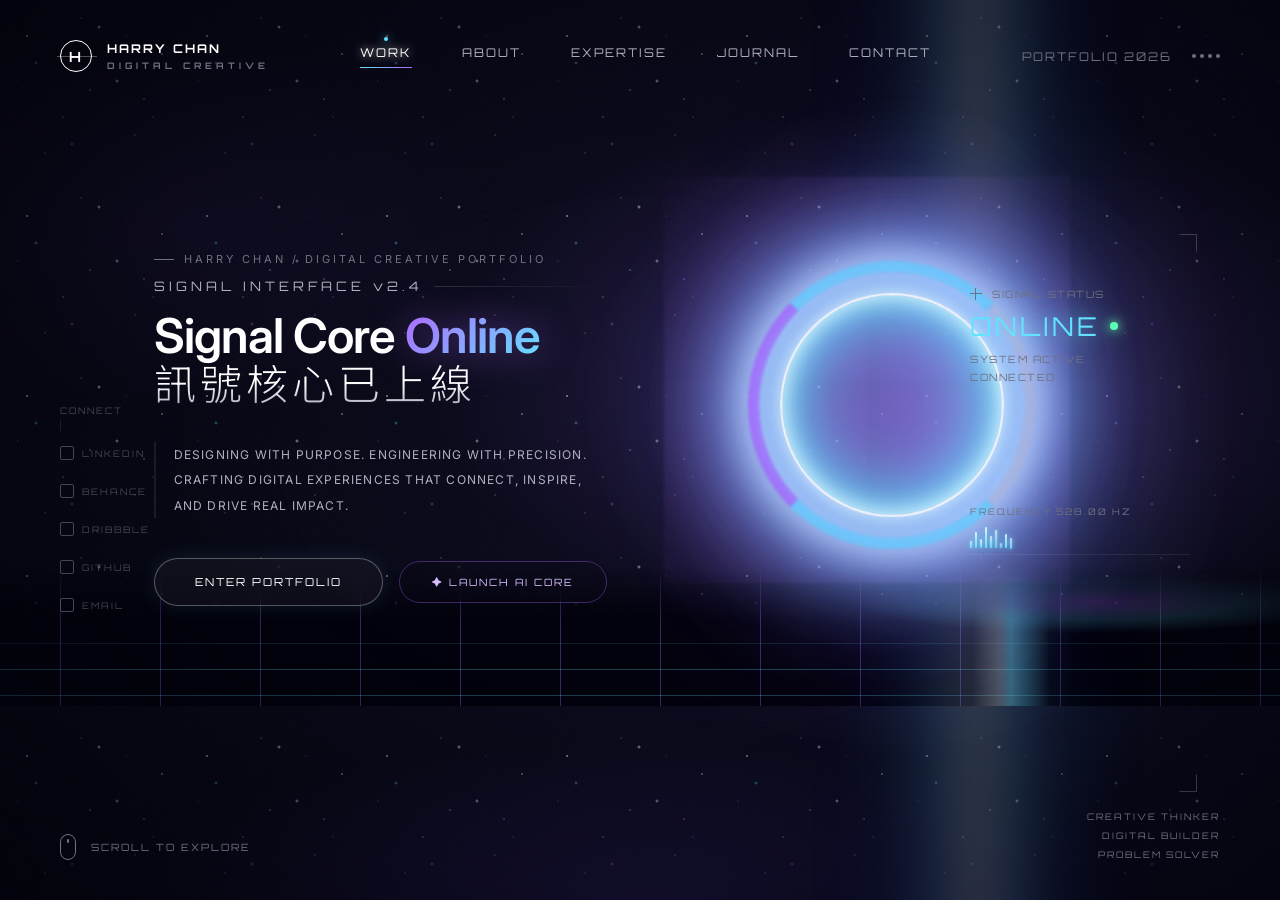
==== VS-002/index.html @ 2fbabf06 "VS-002-ver01" ====
<!DOCTYPE html>
<html lang="zh-TW">
<head>
  <meta charset="UTF-8">
  <meta name="viewport" content="width=device-width, initial-scale=1.0">
  <meta name="description" content="Harry Chan 數位創意作品集 — Signal Core Online 訊號核心已上線">
  <title>Harry Chan | Digital Creative Portfolio</title>
  <link rel="preconnect" href="https://fonts.googleapis.com">
  <link rel="preconnect" href="https://fonts.gstatic.com" crossorigin>
  <link href="https://fonts.googleapis.com/css2?family=Orbitron:wght@400;500;700;900&family=Noto+Sans+TC:wght@300;500;700&family=Inter:wght@300;400;500;600&display=swap" rel="stylesheet">
  <style>
    /* ==========================================
       1. 基礎重設與設計變數
       ========================================== */
    * { margin: 0; padding: 0; box-sizing: border-box; }

    :root {
      --bg-deep: #03030c;
      --bg-mid: #0a0a1e;
      --text-main: #ffffff;
      --text-muted: #b0b0c0;
      --text-dim: #707080;
      --neon-cyan: #63e2ff;
      --neon-purple: #b066ff;
      --neon-blue: #3b5bdb;
      --neon-warm: #ff7b7b;
      --neon-green: #5effb1;
      --ring-size: 360px;
      --font-tech: 'Orbitron', sans-serif;
      --font-sans: 'Inter', 'Noto Sans TC', sans-serif;
    }

    body {
      background-color: var(--bg-deep);
      color: var(--text-main);
      font-family: var(--font-sans);
      overflow: hidden;
      height: 100vh; width: 100vw;
      cursor: crosshair;
    }

    /* 無障礙：關閉動畫 */
    @media (prefers-reduced-motion: reduce) {
      *, *::before, *::after {
        animation-duration: 0.01ms !important;
        animation-iteration-count: 1 !important;
        transition-duration: 0.01ms !important;
      }
    }

    /* ==========================================
       2. 背景系統 — 多層深度、粒子、微光暈、雜訊紋理
       ========================================== */
    .bg-container {
      position: fixed; inset: 0; z-index: -1;
      background:
        /* 右側主光區 — 圓環發光區 */
        radial-gradient(ellipse 70% 55% at 72% 42%, rgba(120, 90, 200, 0.3) 0%, transparent 55%),
        /* 右側強調光 — 光束區 */
        radial-gradient(ellipse 30% 80% at 78% 50%, rgba(99, 226, 255, 0.12) 0%, transparent 60%),
        /* 底部環境光 */
        radial-gradient(ellipse 80% 35% at 50% 100%, rgba(60, 40, 140, 0.25) 0%, transparent 50%),
        /* 左上微光 — 平衡構圖 */
        radial-gradient(ellipse 40% 35% at 15% 25%, rgba(80, 60, 160, 0.1) 0%, transparent 60%),
        /* 底色 */
        radial-gradient(circle at 70% 45%, #121028 0%, #08081a 35%, var(--bg-deep) 100%);
      overflow: hidden;
    }

    /* 雜訊紋理疊層 — 模擬底片顆粒感 */
    .bg-container::before {
      content: '';
      position: absolute; inset: 0; z-index: 0;
      background-image: url("data:image/svg+xml,%3Csvg viewBox='0 0 256 256' xmlns='http://www.w3.org/2000/svg'%3E%3Cfilter id='n'%3E%3CfeTurbulence type='fractalNoise' baseFrequency='0.85' numOctaves='4' stitchTiles='stitch'/%3E%3C/filter%3E%3Crect width='100%25' height='100%25' filter='url(%23n)'/%3E%3C/svg%3E");
      background-size: 200px 200px;
      opacity: 0.04;
      pointer-events: none;
    }

    /* 四角暗角暈影 */
    .bg-container::after {
      content: '';
      position: absolute; inset: 0; z-index: 0;
      background: radial-gradient(ellipse 70% 70% at 50% 50%, transparent 40%, rgba(2,2,12,0.6) 100%);
      pointer-events: none;
    }

    /* 浮動粒子層 — 雙層獨立動畫 */
    .particles {
      position: absolute; inset: 0; z-index: 0;
      background-image:
        /* 亮白星點 */
        radial-gradient(1.5px 1.5px at 15% 20%, rgba(255,255,255,0.7), transparent),
        radial-gradient(1px 1px at 35% 65%, rgba(255,255,255,0.5), transparent),
        radial-gradient(2px 2px at 55% 15%, rgba(255,255,255,0.6), transparent),
        radial-gradient(1px 1px at 75% 75%, rgba(255,255,255,0.4), transparent),
        radial-gradient(1.5px 1.5px at 90% 30%, rgba(255,255,255,0.5), transparent),
        radial-gradient(1px 1px at 25% 85%, rgba(255,255,255,0.35), transparent),
        radial-gradient(2px 2px at 65% 45%, rgba(255,255,255,0.55), transparent),
        radial-gradient(1px 1px at 45% 10%, rgba(255,255,255,0.4), transparent),
        /* 紫光微粒 */
        radial-gradient(1.5px 1.5px at 80% 55%, rgba(176,102,255,0.6), transparent),
        radial-gradient(1px 1px at 10% 45%, rgba(176,102,255,0.4), transparent),
        radial-gradient(2px 2px at 40% 80%, rgba(176,102,255,0.45), transparent),
        radial-gradient(1px 1px at 70% 20%, rgba(176,102,255,0.35), transparent),
        /* 青光微粒 */
        radial-gradient(1.5px 1.5px at 50% 50%, rgba(99,226,255,0.5), transparent),
        radial-gradient(1px 1px at 85% 65%, rgba(99,226,255,0.4), transparent),
        radial-gradient(2px 2px at 20% 35%, rgba(99,226,255,0.45), transparent);
      background-size: 180px 180px;
      animation: particlesFloat 18s ease-in-out infinite;
    }

    @keyframes particlesFloat {
      0%, 100% { opacity: 0.5; transform: translate(0, 0); }
      20% { opacity: 0.85; transform: translate(-3px, -8px); }
      40% { opacity: 0.4; transform: translate(4px, -4px); }
      60% { opacity: 0.75; transform: translate(-2px, -12px); }
      80% { opacity: 0.55; transform: translate(3px, -6px); }
    }

    /* ==========================================
       3. 地板系統 — 透視網格、掃描線、光池倒影
       ========================================== */
    .cyber-floor {
      position: absolute;
      bottom: -20%; left: -50%; width: 200%; height: 60vh;
      background-color: #02020c;
      background-image:
        linear-gradient(rgba(99, 226, 255, 0.35) 1px, transparent 1px),
        linear-gradient(90deg, rgba(176, 102, 255, 0.35) 1px, transparent 1px);
      background-size: 100px 100px;
      transform: rotateX(75deg) translateY(100px);
      transform-origin: top;
      mask-image: linear-gradient(to bottom, transparent 0%, black 40%, black 100%);
      -webkit-mask-image: linear-gradient(to bottom, transparent 0%, black 40%, black 100%);
      animation: floorMove 10s linear infinite;
      z-index: 0;
    }

    /* 地板掃描線 */
    .cyber-floor::after {
      content: '';
      position: absolute; left: 0; width: 100%; height: 3px;
      background: linear-gradient(90deg, transparent, rgba(99,226,255,0.7), rgba(176,102,255,0.5), transparent);
      box-shadow: 0 0 20px rgba(99,226,255,0.6), 0 0 40px rgba(176,102,255,0.3);
      animation: scanSweep 6s linear infinite;
      z-index: 2;
    }

    @keyframes scanSweep {
      0% { top: -5%; opacity: 0; }
      5% { opacity: 1; }
      95% { opacity: 1; }
      100% { top: 100%; opacity: 0; }
    }

    @keyframes floorMove {
      0% { background-position: 0 0; }
      100% { background-position: 0 100px; }
    }

    /* 地板鏡面反射 + 光環正下方光池 */
    .floor-reflection {
      position: absolute; inset: 0;
      background-image:
        radial-gradient(ellipse 350px 180px at 68% 25%, rgba(176,102,255,0.5) 0%, rgba(99,226,255,0.25) 40%, transparent 70%),
        linear-gradient(to right, transparent 63%, rgba(255,255,255,0.35) 64%, rgba(99,226,255,0.6) 64.5%, transparent 66%);
      mix-blend-mode: screen;
      opacity: 0.75;
      animation: reflectionPulse 4s ease-in-out infinite alternate;
    }

    @keyframes reflectionPulse {
      0% { opacity: 0.55; transform: scale(0.97); }
      100% { opacity: 0.85; transform: scale(1.03); }
    }

    /* ==========================================
       4. 垂直光束
       ========================================== */
    .light-beam {
      position: absolute;
      right: 22.5%; top: -15%; width: 30px; height: 130%;
      background: rgba(255,255,255,0.35);
      box-shadow:
        0 0 40px rgba(255,255,255,0.3),
        0 0 80px var(--neon-cyan),
        0 0 140px var(--neon-blue);
      filter: blur(20px);
      opacity: 0.45;
      z-index: 1;
    }

    /* ==========================================
       5. 霓虹圓環系統 — 環境光暈 + 雙層環 + 軌道動畫
       ========================================== */
    .ring-wrapper {
      position: absolute;
      right: 20%; top: 45%;
      transform: translateY(-50%);
      width: 520px; height: 520px;
      z-index: 2;
      display: flex; justify-content: center; align-items: center;
      transition: transform 0.15s ease-out;
    }

    /* 超大環境光暈 (環後方) */
    .ring-ambient-glow {
      position: absolute;
      width: 600px; height: 600px; border-radius: 50%;
      background: radial-gradient(circle,
        rgba(176,102,255,0.55) 0%,
        rgba(99,226,255,0.4) 30%,
        rgba(59,91,219,0.2) 55%,
        transparent 75%);
      filter: blur(50px);
      z-index: -1;
      animation: ambientBreathe 5s ease-in-out infinite alternate;
    }

    @keyframes ambientBreathe {
      0% { opacity: 0.7; transform: scale(0.95); }
      100% { opacity: 1; transform: scale(1.1); }
    }

    /* 主環 */
    .neon-ring {
      position: absolute;
      width: var(--ring-size); height: var(--ring-size);
      border-radius: 50%;
      border: 14px solid rgba(255,255,255,0.6);
      border-top-color: rgba(99,226,255,0.95);
      border-left-color: rgba(176,102,255,0.95);
      border-bottom-color: rgba(99,226,255,0.95);
      box-shadow:
        0 0 50px rgba(255,255,255,0.8),
        inset 0 0 50px rgba(255,255,255,0.8),
        0 0 120px var(--neon-cyan),
        inset 0 0 120px var(--neon-cyan),
        0 0 240px var(--neon-purple),
        inset 0 0 240px var(--neon-purple);
      filter: blur(2px);
      animation: spinRing 8s cubic-bezier(0.68, -0.55, 0.27, 1.55) infinite;
    }

    /* 內層細環 */
    .neon-ring-inner {
      position: absolute;
      width: 280px; height: 280px; border-radius: 50%;
      border: 3px solid rgba(255,255,255,0.85);
      box-shadow:
        0 0 30px rgba(255,255,255,0.9),
        inset 0 0 30px rgba(255,255,255,0.9),
        0 0 80px var(--neon-cyan),
        inset 0 0 80px var(--neon-cyan),
         0 0 160px var(--neon-purple);
      filter: blur(0.7px);
      animation:
        spinRing 12s cubic-bezier(0.68, -0.55, 0.27, 1.55) infinite reverse,
        pulseIntensity 2.5s ease-in-out infinite alternate;
    }

    @keyframes spinRing {
      0% { transform: rotate(0deg); }
      50% { transform: rotate(200deg); }
      100% { transform: rotate(360deg); }
    }

    @keyframes pulseIntensity {
      0% { opacity: 0.8; transform: scale(0.97) rotate(var(--r, 0deg)); }
      100% { opacity: 1; transform: scale(1.05) rotate(var(--r, 0deg)); }
    }

    /* ==========================================
       6. 頂部導覽列
       ========================================== */
    .navbar {
      position: absolute; top: 0; left: 0; width: 100%;
      padding: 40px 60px;
      display: flex; justify-content: space-between; align-items: center;
      z-index: 10;
      font-family: var(--font-tech);
      font-size: 12px; letter-spacing: 2px;
    }

    .logo {
      font-weight: 700; display: flex; align-items: center; gap: 15px;
    }

    .logo-icon {
      border: 1px solid var(--text-main); border-radius: 50%;
      width: 32px; height: 32px;
      display: flex; align-items: center; justify-content: center;
      font-size: 14px; position: relative;
    }

    .logo-icon::before {
      content: '';
      position: absolute; left: -4px; top: 50%;
      width: 40px; height: 1px; background: rgba(255,255,255,0.3);
    }

    .logo-text { display: flex; flex-direction: column; gap: 4px; }
    .logo-sub { color: var(--text-dim); font-size: 9px; letter-spacing: 4px; }

    .menu { display: flex; gap: 50px; }

    .menu a {
      color: var(--text-muted); text-decoration: none;
      transition: color 0.3s, text-shadow 0.3s;
      position: relative; padding-bottom: 8px;
    }

    /* 導航底線掃入動畫 */
    .menu a::after {
      content: '';
      position: absolute; bottom: 0; left: 0; width: 100%; height: 1px;
      background: linear-gradient(90deg, var(--neon-cyan), var(--neon-purple));
      transform: scaleX(0); transform-origin: left;
      transition: transform 0.35s cubic-bezier(0.4, 0, 0.2, 1);
    }

    .menu a:hover, .menu a.active { color: var(--text-main); text-shadow: 0 0 10px rgba(255,255,255,0.8); }
    .menu a:hover::after, .menu a.active::after { transform: scaleX(1); }

    /* 當前頁面光點 */
    .menu a.active::before {
      content: '';
      position: absolute; top: -8px; left: 50%; transform: translateX(-50%);
      width: 4px; height: 4px; background: var(--neon-cyan);
      border-radius: 50%; box-shadow: 0 0 10px var(--neon-cyan);
    }

    .nav-right { display: flex; align-items: center; gap: 20px; }
    .nav-right > span { color: var(--text-dim); }

    .menu-dots { display: flex; gap: 4px; cursor: pointer; background: none; border: none; }
    .menu-dots span {
      display: block; width: 4px; height: 4px;
      background: var(--text-dim); border-radius: 50%;
    }

    /* ==========================================
       7. 左側社群連結
       ========================================== */
    .sidebar-left {
      position: absolute; left: 60px; top: 45%;
      z-index: 10;
      font-family: var(--font-tech);
      font-size: 9px; letter-spacing: 2px;
      opacity: 0.6;
      transition: opacity 0.3s;
    }
    .sidebar-left:hover { opacity: 1; }

    .connect-title {
      color: var(--text-dim); margin-bottom: 30px; position: relative;
    }
    .connect-title::after {
      content: '';
      position: absolute; left: 0; bottom: -15px;
      width: 1px; height: 12px; background: rgba(255,255,255,0.15);
    }

    .social-links { display: flex; flex-direction: column; gap: 24px; }
    .social-links a {
      color: var(--text-dim); text-decoration: none;
      transition: all 0.3s ease;
      display: flex; align-items: center; gap: 8px;
    }
    .social-links a::before {
      content: '';
      display: inline-block; width: 12px; height: 12px;
      border: 1px solid var(--text-dim); border-radius: 2px;
      transition: border-color 0.3s, background 0.3s;
    }
    .social-links a:hover {
      color: var(--neon-cyan);
      transform: translateX(6px);
      text-shadow: 0 0 8px rgba(99,226,255,0.4);
    }
    .social-links a:hover::before {
      border-color: var(--neon-cyan); background: rgba(99,226,255,0.2);
    }

    /* ==========================================
       8. 中央核心內容
       ========================================== */
    .main-content {
      position: absolute; left: 16%; top: 28%;
      max-width: 620px; z-index: 5;
    }

    .category-tag {
      font-size: 11px; color: var(--text-dim);
      letter-spacing: 3px; margin-bottom: 12px;
      display: flex; align-items: center; gap: 10px;
      font-family: var(--font-sans);
    }
    .category-tag::before {
      content: '';
      width: 20px; height: 1px; background: var(--text-dim);
    }

    /* 新增英文副標 — 視覺階梯 */
    .hero-sub-eng {
      font-family: var(--font-tech);
      font-size: 13px; font-weight: 400;
      letter-spacing: 4px;
      color: var(--text-muted);
      margin-bottom: 16px;
      display: flex; align-items: center; gap: 12px;
    }
    .hero-sub-eng::after {
      content: '';
      flex: 1; height: 1px;
      background: linear-gradient(90deg, rgba(255,255,255,0.15), transparent);
    }

    .main-title {
      font-size: 62px; font-weight: 600; line-height: 1.08;
      letter-spacing: -1px; margin-bottom: 4px;
    }

    .main-title .highlight {
      background: linear-gradient(135deg, var(--neon-purple) 0%, var(--neon-cyan) 50%, var(--neon-purple) 100%);
      background-size: 200% 200%;
      -webkit-background-clip: text;
      -webkit-text-fill-color: transparent;
      background-clip: text;
      filter: drop-shadow(0 0 18px rgba(176,102,255,0.5));
      animation: gradientShift 6s ease-in-out infinite;
    }

    @keyframes gradientShift {
      0%, 100% { background-position: 0% 50%; }
      50% { background-position: 100% 50%; }
    }

    .ch-title {
      display: block;
      font-size: 58px; font-weight: 300; letter-spacing: 8px;
      margin-bottom: 35px;
      background: linear-gradient(to bottom, #ffffff 45%, var(--text-muted));
      -webkit-background-clip: text;
      -webkit-text-fill-color: transparent;
      background-clip: text;
    }

    .description {
      color: var(--text-muted);
      font-size: 12px; line-height: 2.1; letter-spacing: 1.2px;
      margin-bottom: 40px; padding-left: 18px;
      border-left: 2px solid rgba(255,255,255,0.08);
      max-width: 480px;
    }

    /* ==========================================
       9. 按鈕系統 — 主次階層
       ========================================== */
    .action-group {
      display: flex; gap: 16px; align-items: center; margin-top: 10px;
    }

    /* 主要按鈕 */
    .cta-btn {
      display: inline-flex; align-items: center;
      font-family: var(--font-tech); font-size: 11px; letter-spacing: 2px;
      color: var(--text-main); text-decoration: none;
      padding: 16px 40px; border-radius: 50px;
      border: 1px solid rgba(255,255,255,0.3);
      background: rgba(255,255,255,0.04);
      backdrop-filter: blur(10px);
      position: relative; overflow: hidden;
      transition: all 0.4s cubic-bezier(0.175, 0.885, 0.32, 1.275);
      box-shadow: 0 0 20px rgba(99,226,255,0.1);
    }

    .cta-btn::before {
      content: '';
      position: absolute; top: 0; left: -100%;
      width: 60%; height: 100%;
      background: linear-gradient(90deg, transparent, rgba(255,255,255,0.15), transparent);
      transform: skewX(-20deg); transition: 0.6s;
    }

    .cta-btn:hover {
      border-color: var(--neon-cyan);
      box-shadow: 0 0 30px rgba(99,226,255,0.5), inset 0 0 20px rgba(99,226,255,0.2);
      text-shadow: 0 0 8px var(--neon-cyan);
      transform: translateY(-3px);
    }
    .cta-btn:hover::before { left: 150%; }

    /* 次要按鈕 (AI) */
    .cta-btn.secondary {
      background: transparent;
      border-color: rgba(176,102,255,0.35);
      color: #d8c0ff;
      padding: 14px 32px; font-size: 10px;
      box-shadow: none;
      animation: aiBtnBreathe 3s ease-in-out infinite;
    }

    .cta-btn.secondary::before {
      background: linear-gradient(90deg, transparent, rgba(176,102,255,0.12), transparent);
    }

    .cta-btn.secondary:hover {
      border-color: var(--neon-purple);
      box-shadow:
        0 0 25px rgba(176,102,255,0.4),
        0 0 50px rgba(176,102,255,0.15),
        inset 0 0 20px rgba(176,102,255,0.15);
      text-shadow: 0 0 8px var(--neon-purple);
      animation: none;
    }

    /* AI 按鈕漣漪 */
    .cta-btn.secondary::after {
      content: '';
      position: absolute; inset: -4px; border-radius: 50px;
      border: 1px solid rgba(176,102,255,0.2);
      opacity: 0;
      transition: all 0.5s;
    }
    .cta-btn.secondary:hover::after {
      inset: -12px; opacity: 1; border-color: rgba(176,102,255,0.1);
    }

    @keyframes aiBtnBreathe {
      0%, 100% { border-color: rgba(176,102,255,0.35); }
      50% { border-color: rgba(176,102,255,0.55); }
    }

    /* ==========================================
       10. 右側狀態面板
       ========================================== */
    .status-panel {
      position: absolute; right: 7%; top: 32%;
      width: 220px; z-index: 10;
      font-family: var(--font-tech);
    }

    .status-header {
      font-size: 10px; color: var(--text-dim);
      letter-spacing: 1.5px;
      display: flex; align-items: center; gap: 10px;
    }

    .crosshair {
      position: relative; width: 12px; height: 12px;
    }
    .crosshair::before, .crosshair::after {
      content: ''; position: absolute; background: var(--text-dim);
    }
    .crosshair::before { top: 5px; left: 0; width: 12px; height: 1px; }
    .crosshair::after { left: 5px; top: 0; width: 1px; height: 12px; }

    .status-title {
      font-size: 26px; letter-spacing: 3px;
      color: var(--neon-cyan); margin-top: 10px;
      text-shadow: 0 0 20px rgba(99,226,255,0.7);
      display: flex; align-items: center; gap: 10px;
    }

    /* ONLINE 呼吸燈 */
    .status-title::after {
      content: '';
      display: inline-block;
      width: 8px; height: 8px;
      background: var(--neon-green);
      border-radius: 50%;
      box-shadow: 0 0 10px var(--neon-green), 0 0 20px var(--neon-green);
      animation: dotBreathe 2s ease-in-out infinite;
    }

    @keyframes dotBreathe {
      0%, 100% { opacity: 1; box-shadow: 0 0 10px var(--neon-green), 0 0 20px var(--neon-green); }
      50% { opacity: 0.3; box-shadow: 0 0 4px var(--neon-green), 0 0 8px var(--neon-green); }
    }

    .status-sub {
      font-size: 10px; color: var(--text-dim);
      line-height: 1.8; letter-spacing: 1.5px; margin-top: 8px;
    }

    /* 音頻波形 */
    .waveform-container { margin-top: 120px; }
    .wave-text {
      font-size: 9px; color: var(--text-dim);
      letter-spacing: 2px; margin-bottom: 10px;
    }

    .waveform {
      display: flex; align-items: flex-end; gap: 3px;
      height: 28px;
      border-bottom: 1px solid rgba(255,255,255,0.08);
      padding-bottom: 6px;
    }

    .bar {
      width: 2px; border-radius: 1px;
      background: linear-gradient(to top, var(--neon-cyan), rgba(255,255,255,0.8));
      box-shadow: 0 0 6px var(--neon-cyan);
      will-change: transform;
    }

    /* 不規則波形 — 各條獨立 timing */
    .bar:nth-child(1) { height: 35%; animation: waveBar1 0.8s cubic-bezier(0.4,0,0.2,1) infinite alternate; }
    .bar:nth-child(2) { height: 75%; animation: waveBar2 0.55s cubic-bezier(0.4,0,0.2,1) infinite alternate; }
    .bar:nth-child(3) { height: 45%; animation: waveBar3 0.9s cubic-bezier(0.4,0,0.2,1) infinite alternate; }
    .bar:nth-child(4) { height: 100%; animation: waveBar4 0.65s cubic-bezier(0.4,0,0.2,1) infinite alternate; }
    .bar:nth-child(5) { height: 55%; animation: waveBar5 0.7s cubic-bezier(0.4,0,0.2,1) infinite alternate; }
    .bar:nth-child(6) { height: 85%; animation: waveBar6 0.5s cubic-bezier(0.4,0,0.2,1) infinite alternate; }
    .bar:nth-child(7) { height: 25%; animation: waveBar7 0.75s cubic-bezier(0.4,0,0.2,1) infinite alternate; }
    .bar:nth-child(8) { height: 65%; animation: waveBar8 0.6s cubic-bezier(0.4,0,0.2,1) infinite alternate; }
    .bar:nth-child(9) { height: 50%; animation: waveBar9 0.85s cubic-bezier(0.4,0,0.2,1) infinite alternate; }

    @keyframes waveBar1 { 0% { transform: scaleY(0.3); } 100% { transform: scaleY(1.2); } }
    @keyframes waveBar2 { 0% { transform: scaleY(0.6); } 100% { transform: scaleY(0.9); } }
    @keyframes waveBar3 { 0% { transform: scaleY(0.2); } 100% { transform: scaleY(1.1); } }
    @keyframes waveBar4 { 0% { transform: scaleY(0.5); } 100% { transform: scaleY(1); } }
    @keyframes waveBar5 { 0% { transform: scaleY(0.7); } 100% { transform: scaleY(1.3); } }
    @keyframes waveBar6 { 0% { transform: scaleY(0.4); } 100% { transform: scaleY(1.15); } }
    @keyframes waveBar7 { 0% { transform: scaleY(0.8); } 100% { transform: scaleY(1.05); } }
    @keyframes waveBar8 { 0% { transform: scaleY(0.3); } 100% { transform: scaleY(1); } }
    @keyframes waveBar9 { 0% { transform: scaleY(0.55); } 100% { transform: scaleY(1.25); } }

    /* ==========================================
       11. 底部資訊
       ========================================== */
    .footer {
      position: absolute; bottom: 0; left: 0; width: 100%;
      padding: 40px 60px;
      display: flex; justify-content: space-between; align-items: flex-end;
      z-index: 10;
      font-family: var(--font-tech);
      font-size: 10px; letter-spacing: 2px;
    }

    .scroll-explore {
      color: var(--text-dim);
      display: flex; align-items: center; gap: 15px;
    }

    .mouse-icon {
      width: 16px; height: 26px;
      border: 1px solid var(--text-dim); border-radius: 10px;
      position: relative;
    }
    .mouse-icon::before {
      content: '';
      position: absolute; top: 4px; left: 50%; transform: translateX(-50%);
      width: 2px; height: 4px; background: var(--text-dim); border-radius: 2px;
      animation: scrollWheel 2s infinite;
    }

    @keyframes scrollWheel {
      0% { top: 4px; opacity: 1; }
      100% { top: 14px; opacity: 0; }
    }

    .tags {
      display: flex; flex-direction: column; align-items: flex-end;
      gap: 8px; color: var(--text-dim); font-size: 9px;
    }

    /* ==========================================
       12. 裝飾角標
       ========================================== */
    .corner-decor {
      position: absolute; width: 18px; height: 18px;
      border: 1px solid transparent; z-index: 8;
    }
    .top-right {
      top: 26%; right: 6.5%;
      border-top-color: rgba(255,255,255,0.2);
      border-right-color: rgba(255,255,255,0.2);
    }
    .bottom-right {
      bottom: 12%; right: 6.5%;
      border-bottom-color: rgba(255,255,255,0.2);
      border-right-color: rgba(255,255,255,0.2);
    }

    /* ==========================================
       13. AI 終端機 Modal
       ========================================== */
    .ai-modal {
      position: fixed; inset: 0;
      background: rgba(3,3,12,0.88);
      backdrop-filter: blur(18px);
      z-index: 100;
      display: flex; justify-content: center; align-items: center;
      opacity: 0; visibility: hidden;
      transition: opacity 0.4s ease, visibility 0.4s ease;
    }
    .ai-modal.show { opacity: 1; visibility: visible; }

    .ai-window {
      width: 650px; max-width: 90vw; max-height: 80vh;
      background: rgba(10,10,28,0.92);
      border: 1px solid var(--neon-cyan);
      box-shadow: 0 0 50px rgba(99,226,255,0.2), inset 0 0 30px rgba(99,226,255,0.05);
      border-radius: 6px;
      display: flex; flex-direction: column;
      font-family: var(--font-tech);
      overflow: hidden;
      transform: translateY(20px);
      transition: transform 0.4s ease;
    }
    .ai-modal.show .ai-window { transform: translateY(0); }

    .ai-header {
      padding: 14px 20px;
      background: rgba(99,226,255,0.08);
      border-bottom: 1px solid rgba(99,226,255,0.2);
      display: flex; justify-content: space-between; align-items: center;
      font-size: 12px; color: var(--neon-cyan); letter-spacing: 2px;
    }
    .ai-header button {
      background: none; border: none; color: var(--text-main);
      cursor: pointer; font-family: var(--font-tech); font-size: 11px;
      letter-spacing: 1px; padding: 4px 10px;
      transition: all 0.3s;
    }
    .ai-header button:hover { color: var(--neon-warm); text-shadow: 0 0 10px var(--neon-warm); }

    .ai-chat {
      flex: 1; min-height: 280px; max-height: 420px;
      padding: 20px; overflow-y: auto;
      display: flex; flex-direction: column; gap: 14px;
      font-family: var(--font-sans); font-size: 13px; line-height: 1.6;
    }
    .ai-chat::-webkit-scrollbar { width: 5px; }
    .ai-chat::-webkit-scrollbar-track { background: rgba(255,255,255,0.03); }
    .ai-chat::-webkit-scrollbar-thumb { background: var(--neon-cyan); border-radius: 3px; }

    .ai-msg { max-width: 85%; padding: 12px 16px; border-radius: 4px; letter-spacing: 0.8px; }
    .ai-msg.system { color: var(--text-dim); font-family: var(--font-tech); font-size: 11px; align-self: center; background: rgba(0,0,0,0.3); border: 1px dashed rgba(255,255,255,0.1); text-align: center; }
    .ai-msg.user { background: rgba(255,255,255,0.06); align-self: flex-end; border-right: 3px solid var(--text-main); }
    .ai-msg.ai { background: rgba(176,102,255,0.08); align-self: flex-start; border-left: 3px solid var(--neon-purple); color: #f0e6ff; }
    .ai-msg.error { color: var(--neon-warm); align-self: center; font-family: var(--font-tech); font-size: 11px; background: rgba(255,123,123,0.08); border: 1px dashed rgba(255,123,123,0.3); }

    .ai-input {
      display: flex; border-top: 1px solid rgba(255,255,255,0.06);
      background: rgba(0,0,0,0.3);
    }
    .ai-input input {
      flex: 1; background: transparent; border: none;
      padding: 16px 20px; color: var(--text-main);
      font-family: var(--font-sans); font-size: 14px; outline: none; letter-spacing: 1px;
    }
    .ai-input input::placeholder { color: var(--text-dim); }
    .ai-input button {
      padding: 0 30px; background: rgba(176,102,255,0.12);
      border: none; border-left: 1px solid rgba(255,255,255,0.06);
      color: var(--text-main); font-family: var(--font-tech);
      font-size: 11px; letter-spacing: 2px;
      cursor: pointer; transition: all 0.3s;
    }
    .ai-input button:hover:not(:disabled) { background: rgba(176,102,255,0.35); text-shadow: 0 0 6px #fff; }
    .ai-input button:disabled { opacity: 0.4; cursor: not-allowed; }

    /* ==========================================
       14. 響應式
       ========================================== */
    @media (max-width: 1280px) {
      .main-content { left: 12%; max-width: 520px; }
      .main-title { font-size: 48px; }
      .ch-title { font-size: 42px; letter-spacing: 4px; }
      .ring-wrapper { right: 10%; transform: translateY(-50%) scale(0.8); }
    }

    @media (max-width: 1024px) {
      .sidebar-left, .status-panel, .corner-decor { display: none; }
      .main-content { left: 8%; right: 8%; max-width: none; top: 25%; }
      .main-title { font-size: 40px; }
      .ch-title { font-size: 34px; }
      .ring-wrapper { right: -5%; opacity: 0.4; transform: translateY(-50%) scale(0.65); }
      .light-beam { right: 5%; opacity: 0.5; }
      .navbar { padding: 30px 40px; }
      .menu { gap: 30px; }
      .footer { padding: 30px 40px; }
    }

    @media (max-width: 640px) {
      .menu { display: none; }
      .logo-text span:first-child { font-size: 10px; }
      .main-content { left: 5%; right: 5%; top: 22%; text-align: center; }
      .main-title { font-size: 32px; }
      .ch-title { font-size: 26px; letter-spacing: 2px; }
      .description {
        margin-left: auto; margin-right: auto;
        border-left: none; padding-left: 0;
        font-size: 11px; letter-spacing: 0.8px;
      }
      .action-group { justify-content: center; flex-wrap: wrap; }
      .ring-wrapper { right: -20%; opacity: 0.25; transform: translateY(-50%) scale(0.5); }
      .light-beam { display: none; }
      .cyber-floor { opacity: 0.3; }
      .hero-sub-eng { justify-content: center; }
      .hero-sub-eng::after { display: none; }
      .category-tag { justify-content: center; }
    }

    /* 超寬螢幕 — 不讓內容無限拉開 */
    @media (min-width: 1800px) {
      .main-content { max-width: 650px; left: 20%; }
      .sidebar-left { left: 80px; }
    }

    /* ==========================================
       15. 效能提示 (will-change)
       ========================================== */
    .ring-wrapper,
    .neon-ring,
    .neon-ring-inner,
    .ring-ambient-glow,
    .light-beam,
    .cyber-floor,
    .bar {
      will-change: transform, opacity;
    }
  </style>
</head>
<body>

  <!-- 背景層 -->
  <div class="bg-container" aria-hidden="true">
    <div class="particles"></div>
    <div class="cyber-floor">
      <div class="floor-reflection"></div>
    </div>
    <div class="light-beam"></div>
    <div class="ring-wrapper" id="scene-ring">
      <div class="ring-ambient-glow"></div>
      <div class="neon-ring"></div>
      <div class="neon-ring-inner"></div>
    </div>
  </div>

  <!-- 裝飾角標 -->
  <div class="corner-decor top-right" aria-hidden="true"></div>
  <div class="corner-decor bottom-right" aria-hidden="true"></div>

  <!-- 導覽 -->
  <header class="navbar">
    <div class="logo">
      <div class="logo-icon" aria-hidden="true">H</div>
      <div class="logo-text">
        <span>HARRY CHAN</span>
        <span class="logo-sub">DIGITAL CREATIVE</span>
      </div>
    </div>
    <nav class="menu" aria-label="主選單">
      <a href="#" class="active">WORK</a>
      <a href="#">ABOUT</a>
      <a href="#">EXPERTISE</a>
      <a href="#">JOURNAL</a>
      <a href="#">CONTACT</a>
    </nav>
    <div class="nav-right">
      <span>PORTFOLIO 2026</span>
      <button class="menu-dots" aria-label="更多選項">
        <span></span><span></span><span></span><span></span>
      </button>
    </div>
  </header>

  <!-- 左側社群 -->
  <aside class="sidebar-left" aria-label="社群連結">
    <div class="connect-title">CONNECT</div>
    <nav class="social-links" aria-label="社群媒體">
      <a href="#" target="_blank" rel="noopener">LINKEDIN</a>
      <a href="#" target="_blank" rel="noopener">BEHANCE</a>
      <a href="#" target="_blank" rel="noopener">DRIBBBLE</a>
      <a href="#" target="_blank" rel="noopener">GITHUB</a>
      <a href="mailto:hello@harrychan.dev">EMAIL</a>
    </nav>
  </aside>

  <!-- 中央內容 -->
  <main class="main-content">
    <p class="category-tag">HARRY CHAN / DIGITAL CREATIVE PORTFOLIO</p>
    <p class="hero-sub-eng">SIGNAL INTERFACE v2.4</p>
    <h1 class="main-title">
      Signal Core <span class="highlight">Online</span>
      <span class="ch-title">訊號核心已上線</span>
    </h1>
    <p class="description">
      DESIGNING WITH PURPOSE. ENGINEERING WITH PRECISION.<br>
      CRAFTING DIGITAL EXPERIENCES THAT CONNECT, INSPIRE,<br>
      AND DRIVE REAL IMPACT.
    </p>
    <div class="action-group">
      <a href="#" class="cta-btn">ENTER PORTFOLIO</a>
      <a href="#" class="cta-btn secondary" id="btn-ai-open">✦ LAUNCH AI CORE</a>
    </div>
  </main>

  <!-- 右側狀態 -->
  <section class="status-panel" aria-label="系統狀態">
    <div class="status-header">
      <span class="crosshair" aria-hidden="true"></span> SIGNAL STATUS
    </div>
    <div class="status-title">ONLINE</div>
    <div class="status-sub">SYSTEM ACTIVE<br>CONNECTED</div>
    <div class="waveform-container" aria-hidden="true">
      <div class="wave-text">FREQUENCY 528.00 HZ</div>
      <div class="waveform">
        <span class="bar"></span><span class="bar"></span><span class="bar"></span>
        <span class="bar"></span><span class="bar"></span><span class="bar"></span>
        <span class="bar"></span><span class="bar"></span><span class="bar"></span>
      </div>
    </div>
  </section>

  <!-- 底部 -->
  <footer class="footer">
    <div class="scroll-explore">
      <span class="mouse-icon" aria-hidden="true"></span> SCROLL TO EXPLORE
    </div>
    <div class="tags">
      <span>CREATIVE THINKER</span>
      <span>DIGITAL BUILDER</span>
      <span>PROBLEM SOLVER</span>
    </div>
  </footer>

  <!-- AI 終端機 -->
  <div id="ai-modal" class="ai-modal" role="dialog" aria-modal="true" aria-labelledby="ai-title" hidden>
    <div class="ai-window">
      <div class="ai-header">
        <span id="ai-title">TERMINAL // SIGNAL CORE AI</span>
        <button id="btn-ai-close" type="button">[X] CLOSE</button>
      </div>
      <div class="ai-chat" id="ai-chat" role="log" aria-live="polite">
        <div class="ai-msg system">[系統日誌] 核心連接成功。我是 Signal Core AI，管理這個數位宇宙的智慧體。請輸入指令。</div>
      </div>
      <div class="ai-input">
        <label for="ai-input-field" class="sr-only" style="position:absolute;width:1px;height:1px;overflow:hidden;clip:rect(0,0,0,0)">AI 對話輸入</label>
        <input type="text" id="ai-input-field" placeholder="輸入問題或終端機指令..." autocomplete="off">
        <button id="ai-send-btn" type="button">TRANSMIT</button>
      </div>
    </div>
  </div>

  <script src="script.js" defer></script>
</body>
</html>
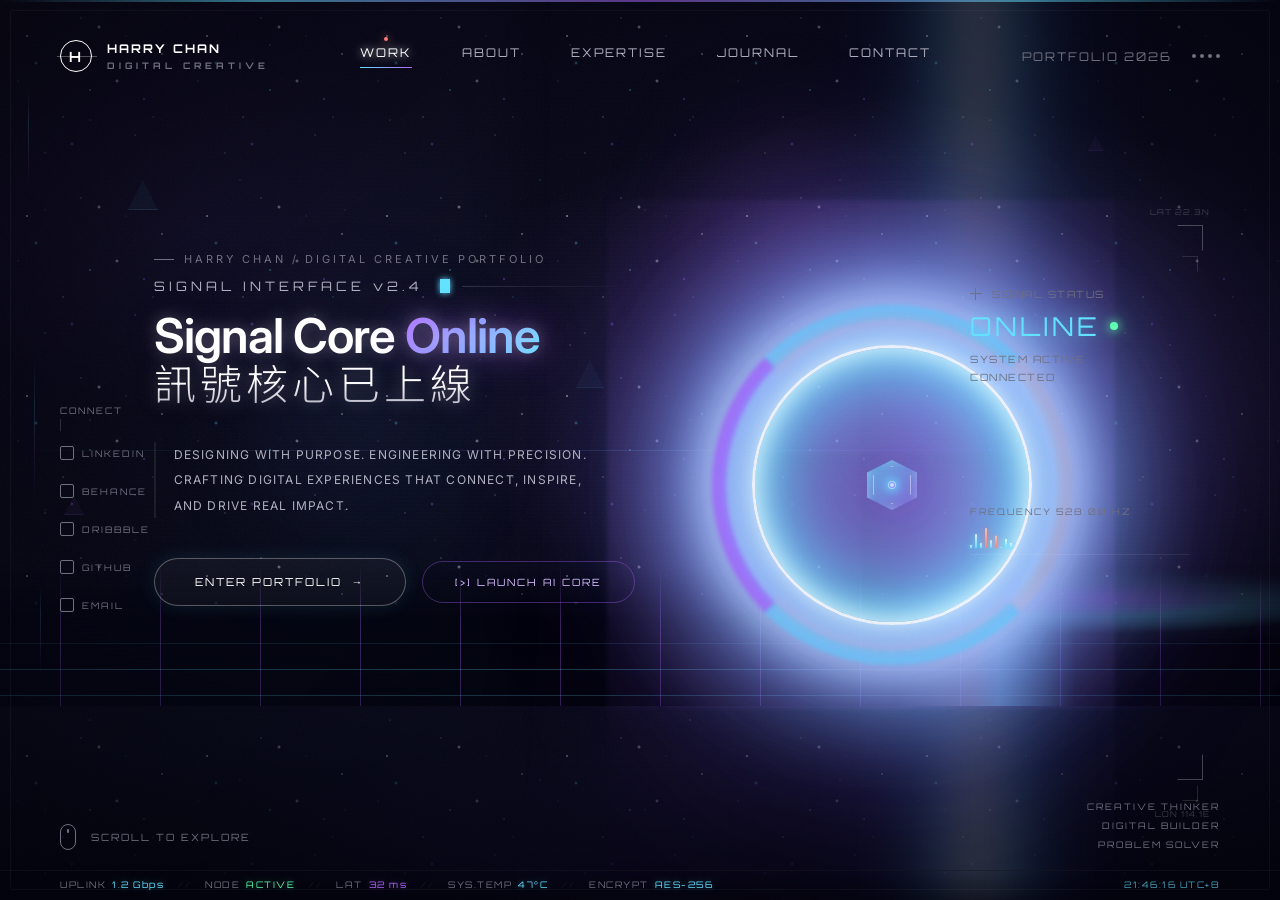
==== commit ae11293b: "VS-002-ver03" ====
--- a/VS-002/index.html
+++ b/VS-002/index.html
@@ -119,6 +119,196 @@
       80% { opacity: 0.55; transform: translate(3px, -6px); }
     }
 
+    /* 科技感斜角網格 */
+    .tech-grid {
+      position: absolute; inset: 0; z-index: 0;
+      background-image:
+        linear-gradient(45deg, rgba(99,226,255,0.04) 1px, transparent 1px),
+        linear-gradient(-45deg, rgba(176,102,255,0.03) 1px, transparent 1px);
+      background-size: 40px 40px;
+      pointer-events: none;
+    }
+
+    /* CRT 橫向掃描條紋 */
+    .scanlines {
+      position: absolute; inset: 0; z-index: 1;
+      background: repeating-linear-gradient(
+        to bottom,
+        transparent,
+        transparent 2px,
+        rgba(0,0,0,0.03) 2px,
+        rgba(0,0,0,0.03) 4px
+      );
+      pointer-events: none;
+    }
+
+    /* 散景光點 — 失焦大光圈 */
+    .bokeh {
+      position: absolute; border-radius: 50%;
+      filter: blur(60px);
+      pointer-events: none; z-index: 0;
+      animation: bokehFloat 8s ease-in-out infinite alternate;
+    }
+    .bokeh.b1 {
+      width: 180px; height: 180px;
+      top: 15%; left: 55%;
+      background: radial-gradient(circle, rgba(176,102,255,0.25), transparent);
+    }
+    .bokeh.b2 {
+      width: 140px; height: 140px;
+      top: 60%; left: 72%;
+      background: radial-gradient(circle, rgba(99,226,255,0.2), transparent);
+      animation-delay: -3s;
+    }
+    .bokeh.b3 {
+      width: 200px; height: 200px;
+      top: 35%; left: 20%;
+      background: radial-gradient(circle, rgba(80,100,200,0.15), transparent);
+      animation-delay: -5s;
+    }
+    .bokeh.b4 {
+      width: 120px; height: 120px;
+      top: 75%; left: 48%;
+      background: radial-gradient(circle, rgba(176,102,255,0.18), transparent);
+      animation-delay: -2s;
+    }
+
+    @keyframes bokehFloat {
+      0% { opacity: 0.5; transform: translate(0, 0); }
+      100% { opacity: 0.9; transform: translate(10px, -15px); }
+    }
+
+    /* 深空視差粒子層 — 反向慢速漂移 */
+    .particles-deep {
+      position: absolute; inset: 0; z-index: 0;
+      background-image:
+        radial-gradient(1px 1px at 30% 40%, rgba(255,255,255,0.3), transparent),
+        radial-gradient(1px 1px at 60% 20%, rgba(176,102,255,0.25), transparent),
+        radial-gradient(1.5px 1.5px at 80% 60%, rgba(99,226,255,0.2), transparent),
+        radial-gradient(1px 1px at 15% 70%, rgba(255,255,255,0.2), transparent),
+        radial-gradient(1px 1px at 45% 80%, rgba(99,226,255,0.15), transparent),
+        radial-gradient(1.5px 1.5px at 90% 15%, rgba(255,255,255,0.2), transparent);
+      background-size: 300px 300px;
+      animation: deepStarfield 30s linear infinite;
+      pointer-events: none;
+    }
+
+    @keyframes deepStarfield {
+      0% { transform: translate(0, 0); opacity: 0.5; }
+      50% { transform: translate(5px, -8px); opacity: 0.8; }
+      100% { transform: translate(0, 0); opacity: 0.5; }
+    }
+
+    /* 水平天際線 */
+    .horizon-line {
+      position: absolute; top: 50%; left: 0; width: 100%; height: 1px;
+      background: linear-gradient(90deg,
+        transparent 0%,
+        rgba(99,226,255,0.15) 15%,
+        rgba(176,102,255,0.25) 35%,
+        rgba(99,226,255,0.3) 55%,
+        rgba(176,102,255,0.15) 75%,
+        transparent 100%);
+      box-shadow: 0 0 40px rgba(99,226,255,0.1), 0 0 80px rgba(176,102,255,0.06);
+      z-index: 0; pointer-events: none;
+      opacity: 0.6;
+      animation: horizonBreathe 6s ease-in-out infinite;
+    }
+
+    @keyframes horizonBreathe {
+      0%, 100% { opacity: 0.4; }
+      50% { opacity: 0.8; }
+    }
+
+    /* 脈衝擴散環 — 從圓環中心擴散 */
+    .data-rings {
+      position: absolute;
+      right: 20%; top: 25%;
+      transform: translateY(-50%);
+      width: 520px; height: 520px;
+      z-index: 1; pointer-events: none;
+      display: flex; justify-content: center; align-items: center;
+    }
+    .dr {
+      position: absolute; border-radius: 50%;
+      border: 1px solid rgba(99,226,255,0.3);
+      box-shadow: 0 0 10px rgba(99,226,255,0.1), inset 0 0 10px rgba(99,226,255,0.05);
+      animation: ringExpand 4s ease-out infinite;
+      opacity: 0;
+    }
+    .dr1 { width: 100px; height: 100px; }
+    .dr2 { width: 100px; height: 100px; animation-delay: 1.3s; }
+    .dr3 { width: 100px; height: 100px; animation-delay: 2.6s; }
+
+    @keyframes ringExpand {
+      0% { opacity: 0.6; transform: scale(1); }
+      100% { opacity: 0; transform: scale(5); }
+    }
+
+    /* 浮游幾何碎片 */
+    .geo-frag {
+      position: absolute; z-index: 0; pointer-events: none;
+      clip-path: polygon(50% 0%, 100% 100%, 0% 100%);
+      animation: fragDrift 20s ease-in-out infinite;
+    }
+    .geo-frag.g1 {
+      width: 30px; height: 30px;
+      top: 20%; left: 10%;
+      background: rgba(99,226,255,0.06);
+      border: 1px solid rgba(99,226,255,0.15);
+      animation-delay: 0s;
+    }
+    .geo-frag.g2 {
+      width: 20px; height: 20px;
+      top: 55%; left: 5%;
+      background: rgba(176,102,255,0.06);
+      border: 1px solid rgba(176,102,255,0.12);
+      clip-path: polygon(50% 0%, 0% 100%, 100% 100%);
+      animation-delay: -5s;
+    }
+    .geo-frag.g3 {
+      width: 24px; height: 24px;
+      top: 70%; left: 80%;
+      background: rgba(99,226,255,0.05);
+      border: 1px solid rgba(99,226,255,0.1);
+      clip-path: polygon(0% 0%, 100% 0%, 50% 100%);
+      animation-delay: -10s;
+    }
+    .geo-frag.g4 {
+      width: 16px; height: 16px;
+      top: 15%; left: 85%;
+      background: rgba(176,102,255,0.06);
+      border: 1px solid rgba(176,102,255,0.1);
+      animation-delay: -15s;
+    }
+    .geo-frag.g5 {
+      width: 28px; height: 28px;
+      top: 40%; left: 45%;
+      background: rgba(99,226,255,0.04);
+      border: 1px solid rgba(99,226,255,0.08);
+      clip-path: polygon(50% 0%, 0% 100%, 100% 100%);
+      animation-delay: -8s;
+    }
+
+    @keyframes fragDrift {
+      0%   { transform: translate(0, 0) rotate(0deg); opacity: 0.3; }
+      25%  { transform: translate(15px, -20px) rotate(90deg); opacity: 0.7; }
+      50%  { transform: translate(-10px, -35px) rotate(180deg); opacity: 0.4; }
+      75%  { transform: translate(-20px, -10px) rotate(270deg); opacity: 0.6; }
+      100% { transform: translate(0, 0) rotate(360deg); opacity: 0.3; }
+    }
+
+    /* 底部霧氣層 */
+    .fog-layer {
+      position: absolute; bottom: 0; left: 0; width: 100%; height: 40vh;
+      background: linear-gradient(to top,
+        rgba(3,3,12,0.7) 0%,
+        rgba(10,10,30,0.3) 40%,
+        rgba(20,15,40,0.08) 70%,
+        transparent 100%);
+      z-index: 0; pointer-events: none;
+    }
+
     /* ==========================================
        3. 地板系統 — 透視網格、掃描線、光池倒影
        ========================================== */
@@ -164,16 +354,17 @@
     .floor-reflection {
       position: absolute; inset: 0;
       background-image:
-        radial-gradient(ellipse 350px 180px at 68% 25%, rgba(176,102,255,0.5) 0%, rgba(99,226,255,0.25) 40%, transparent 70%),
-        linear-gradient(to right, transparent 63%, rgba(255,255,255,0.35) 64%, rgba(99,226,255,0.6) 64.5%, transparent 66%);
+        radial-gradient(ellipse 420px 220px at 68% 22%, rgba(176,102,255,0.7) 0%, rgba(99,226,255,0.4) 35%, transparent 65%),
+        radial-gradient(ellipse 500px 300px at 68% 30%, rgba(99,226,255,0.15) 0%, transparent 55%),
+        linear-gradient(to right, transparent 60%, rgba(255,255,255,0.4) 63%, rgba(99,226,255,0.7) 64%, transparent 67%);
       mix-blend-mode: screen;
-      opacity: 0.75;
+      opacity: 0.85;
       animation: reflectionPulse 4s ease-in-out infinite alternate;
     }
 
     @keyframes reflectionPulse {
-      0% { opacity: 0.55; transform: scale(0.97); }
-      100% { opacity: 0.85; transform: scale(1.03); }
+      0% { opacity: 0.65; transform: scale(0.97); }
+      100% { opacity: 0.95; transform: scale(1.04); }
     }
 
     /* ==========================================
@@ -192,12 +383,30 @@
       z-index: 1;
     }
 
+    /* 左上往右下斜射耶蘇光 */
+    .god-ray {
+      position: absolute;
+      top: -30%; left: -20%;
+      width: 60%; height: 200%;
+      background: linear-gradient(
+        135deg,
+        rgba(255,255,255,0.12) 0%,
+        rgba(176,102,255,0.08) 30%,
+        rgba(99,226,255,0.05) 55%,
+        transparent 80%
+      );
+      filter: blur(30px);
+      opacity: 0.5;
+      z-index: 0;
+      pointer-events: none;
+    }
+
     /* ==========================================
        5. 霓虹圓環系統 — 環境光暈 + 雙層環 + 軌道動畫
        ========================================== */
     .ring-wrapper {
       position: absolute;
-      right: 20%; top: 45%;
+      right: 20%; top: 25%;
       transform: translateY(-50%);
       width: 520px; height: 520px;
       z-index: 2;
@@ -244,6 +453,22 @@
       animation: spinRing 8s cubic-bezier(0.68, -0.55, 0.27, 1.55) infinite;
     }
 
+    /* 色散效果 — 模擬鏡頭色差 */
+    .neon-ring::before {
+      content: '';
+      position: absolute; inset: -6px; border-radius: 50%;
+      border: 14px solid transparent;
+      border-top-color: rgba(255,60,60,0.15);
+      border-left-color: rgba(60,60,255,0.12);
+      border-bottom-color: rgba(255,60,60,0.1);
+      box-shadow:
+        0 0 20px rgba(255,60,60,0.1),
+        0 0 50px rgba(60,60,255,0.08);
+      filter: blur(4px);
+      animation: spinRing 8s cubic-bezier(0.68, -0.55, 0.27, 1.55) infinite;
+      pointer-events: none;
+    }
+
     /* 內層細環 */
     .neon-ring-inner {
       position: absolute;
@@ -272,6 +497,106 @@
       100% { opacity: 1; transform: scale(1.05) rotate(var(--r, 0deg)); }
     }
 
+    /* 軌道衛星 — 環繞光點 */
+    .satellite {
+      position: absolute; border-radius: 50%;
+      box-shadow: 0 0 8px var(--neon-cyan), 0 0 20px var(--neon-cyan), 0 0 40px var(--neon-purple);
+      pointer-events: none;
+    }
+    .satellite.s1 {
+      width: 8px; height: 8px; background: #fff;
+      animation: orbit1 6s linear infinite;
+    }
+    .satellite.s2 {
+      width: 5px; height: 5px; background: var(--neon-cyan);
+      animation: orbit2 9s linear infinite;
+    }
+    .satellite.s3 {
+      width: 6px; height: 6px; background: var(--neon-purple);
+      animation: orbit3 7.5s linear infinite;
+    }
+    .satellite.s4 {
+      width: 4px; height: 4px; background: #fff;
+      animation: orbit4 11s linear infinite;
+    }
+
+    /* 衛星軌道 — 各自獨立半徑與速度 */
+    @keyframes orbit1 {
+      0% { transform: rotate(0deg) translateX(200px) rotate(0deg); }
+      100% { transform: rotate(360deg) translateX(200px) rotate(-360deg); }
+    }
+    @keyframes orbit2 {
+      0% { transform: rotate(120deg) translateX(170px) rotate(-120deg); }
+      100% { transform: rotate(480deg) translateX(170px) rotate(-480deg); }
+    }
+    @keyframes orbit3 {
+      0% { transform: rotate(240deg) translateX(220px) rotate(-240deg); }
+      100% { transform: rotate(-120deg) translateX(220px) rotate(120deg); }
+    }
+    @keyframes orbit4 {
+      0% { transform: rotate(60deg) translateX(185px) rotate(-60deg); }
+      100% { transform: rotate(420deg) translateX(185px) rotate(-420deg); }
+    }
+
+    /* 圓環中心幾何核心 — 旋轉六角 */
+    .hex-core {
+      position: absolute;
+      width: 50px; height: 50px;
+      clip-path: polygon(50% 0%, 100% 25%, 100% 75%, 50% 100%, 0% 75%, 0% 25%);
+      background: linear-gradient(135deg, rgba(99,226,255,0.6), rgba(176,102,255,0.3));
+      box-shadow:
+        0 0 15px rgba(99,226,255,0.5),
+        0 0 35px rgba(176,102,255,0.25),
+        inset 0 0 10px rgba(255,255,255,0.3);
+      animation: hexRotate 12s linear infinite;
+      z-index: 5;
+    }
+
+    .hex-core::after {
+      content: '';
+      position: absolute; inset: 6px;
+      clip-path: polygon(50% 0%, 100% 25%, 100% 75%, 50% 100%, 0% 75%, 0% 25%);
+      border: 1px solid rgba(255,255,255,0.4);
+      animation: hexRotate 12s linear infinite reverse;
+    }
+
+    @keyframes hexRotate {
+      0% { transform: rotate(0deg); }
+      100% { transform: rotate(360deg); }
+    }
+
+    /* 滑鼠靠近圓環 — 增亮效果 */
+    .ring-wrapper.proximity .ring-ambient-glow {
+      opacity: 1;
+      transform: scale(1.15);
+      filter: blur(40px);
+      transition: transform 0.4s ease, filter 0.4s ease;
+    }
+    .ring-wrapper.proximity .neon-ring {
+      border-color: rgba(255,255,255,0.8);
+      border-top-color: rgba(150,240,255,1);
+      border-left-color: rgba(200,140,255,1);
+      border-bottom-color: rgba(150,240,255,1);
+      box-shadow:
+        0 0 70px rgba(255,255,255,0.9),
+        inset 0 0 70px rgba(255,255,255,0.9),
+        0 0 160px var(--neon-cyan),
+        inset 0 0 160px var(--neon-cyan),
+        0 0 320px var(--neon-purple),
+        inset 0 0 320px var(--neon-purple);
+      filter: blur(1.2px);
+      animation-duration: 5s;
+    }
+    .ring-wrapper.proximity .neon-ring-inner {
+      box-shadow:
+        0 0 45px rgba(255,255,255,1),
+        inset 0 0 45px rgba(255,255,255,1),
+        0 0 110px var(--neon-cyan),
+        inset 0 0 110px var(--neon-cyan),
+        0 0 210px var(--neon-purple);
+      animation-duration: 8s;
+    }
+
     /* ==========================================
        6. 頂部導覽列
        ========================================== */
@@ -328,8 +653,8 @@
     .menu a.active::before {
       content: '';
       position: absolute; top: -8px; left: 50%; transform: translateX(-50%);
-      width: 4px; height: 4px; background: var(--neon-cyan);
-      border-radius: 50%; box-shadow: 0 0 10px var(--neon-cyan);
+      width: 4px; height: 4px; background: var(--neon-warm);
+      border-radius: 50%; box-shadow: 0 0 10px var(--neon-warm);
     }
 
     .nav-right { display: flex; align-items: center; gap: 20px; }
@@ -418,9 +743,29 @@
       background: linear-gradient(90deg, rgba(255,255,255,0.15), transparent);
     }
 
+    /* 終端機閃爍游標 */
+    .term-cursor {
+      display: inline-block;
+      width: 10px; height: 14px;
+      background: var(--neon-cyan);
+      box-shadow: 0 0 6px var(--neon-cyan);
+      margin-left: 6px;
+      vertical-align: middle;
+      animation: cursorBlink 1s step-end infinite;
+    }
+
+    @keyframes cursorBlink {
+      0%, 100% { opacity: 1; }
+      50% { opacity: 0; }
+    }
+
     .main-title {
       font-size: 62px; font-weight: 600; line-height: 1.08;
       letter-spacing: -1px; margin-bottom: 4px;
+      color: #fff;
+      text-shadow:
+        0 0 15px rgba(255,255,255,0.3),
+        0 0 40px rgba(176,102,255,0.15);
     }
 
     .main-title .highlight {
@@ -446,6 +791,7 @@
       -webkit-background-clip: text;
       -webkit-text-fill-color: transparent;
       background-clip: text;
+      filter: drop-shadow(0 0 12px rgba(99,226,255,0.3)) drop-shadow(0 0 30px rgba(176,102,255,0.15));
     }
 
     .description {
@@ -606,6 +952,11 @@
       box-shadow: 0 0 6px var(--neon-cyan);
       will-change: transform;
     }
+    .bar:nth-child(4),
+    .bar:nth-child(6) {
+      background: linear-gradient(to top, var(--neon-warm), rgba(255,200,180,0.9));
+      box-shadow: 0 0 6px var(--neon-warm);
+    }
 
     /* 不規則波形 — 各條獨立 timing */
     .bar:nth-child(1) { height: 35%; animation: waveBar1 0.8s cubic-bezier(0.4,0,0.2,1) infinite alternate; }
@@ -633,7 +984,7 @@
        ========================================== */
     .footer {
       position: absolute; bottom: 0; left: 0; width: 100%;
-      padding: 40px 60px;
+      padding: 40px 60px 50px;
       display: flex; justify-content: space-between; align-items: flex-end;
       z-index: 10;
       font-family: var(--font-tech);
@@ -668,22 +1019,111 @@
     }
 
     /* ==========================================
+       11b. HUD 系統狀態列
+       ========================================== */
+    .hud-bar {
+      position: absolute; bottom: 0; left: 0; width: 100%;
+      padding: 8px 60px 10px;
+      display: flex; align-items: center; gap: 14px;
+      z-index: 9;
+      font-family: var(--font-tech);
+      font-size: 9px; letter-spacing: 1.5px;
+      color: var(--text-dim);
+      border-top: 1px solid rgba(255,255,255,0.04);
+      background: linear-gradient(to top, rgba(3,3,12,0.5), transparent);
+    }
+    .hud-bar .hud-metric { display: flex; align-items: center; gap: 6px; }
+    .hud-bar .hud-metric i {
+      font-style: normal;
+      color: var(--neon-cyan);
+      text-shadow: 0 0 6px rgba(99,226,255,0.4);
+      animation: metricPulse 3s ease-in-out infinite;
+    }
+    .hud-bar .hud-metric:nth-child(3) i { color: var(--neon-green); text-shadow: 0 0 6px rgba(94,255,177,0.4); }
+    .hud-bar .hud-metric:nth-child(5) i { color: var(--neon-purple); text-shadow: 0 0 6px rgba(176,102,255,0.4); }
+    .hud-sep { color: rgba(255,255,255,0.08); }
+    .hud-clock { margin-left: auto; color: var(--neon-cyan); opacity: 0.7; }
+
+    @keyframes metricPulse {
+      0%, 100% { opacity: 0.7; }
+      50% { opacity: 1; }
+    }
+
+    /* ==========================================
+       11c. 左側數據流標線
+       ========================================== */
+    .data-stream-left {
+      position: absolute; left: 28px; top: 0;
+      width: 1px; height: 100%;
+      z-index: 4; pointer-events: none;
+    }
+    .ds-line {
+      position: absolute;
+      width: 1px;
+      background: linear-gradient(to bottom, transparent, rgba(99,226,255,0.4), rgba(176,102,255,0.3), transparent);
+      opacity: 0.35;
+      animation: dsDrift 12s ease-in-out infinite;
+    }
+    .ds-l1 { left: 0; top: 10%; height: 100px; animation-delay: 0s; }
+    .ds-l2 { left: 6px; top: 40%; height: 140px; animation-delay: -4s; }
+    .ds-l3 { left: 12px; top: 65%; height: 90px; animation-delay: -8s; }
+
+    @keyframes dsDrift {
+      0%, 100% { opacity: 0.25; transform: translateY(0); }
+      50% { opacity: 0.6; transform: translateY(-8px); }
+    }
+
+    /* ==========================================
        12. 裝飾角標
        ========================================== */
     .corner-decor {
-      position: absolute; width: 18px; height: 18px;
-      border: 1px solid transparent; z-index: 8;
+      position: absolute; z-index: 8;
+    }
+    /* 外層框 */
+    .corner-decor::before {
+      content: ''; display: block;
+      width: 24px; height: 24px;
+      border: 1px solid transparent;
     }
     .top-right {
-      top: 26%; right: 6.5%;
-      border-top-color: rgba(255,255,255,0.2);
-      border-right-color: rgba(255,255,255,0.2);
+      top: 25%; right: 6%;
+    }
+    .top-right::before {
+      border-top-color: rgba(255,255,255,0.25);
+      border-right-color: rgba(255,255,255,0.25);
     }
     .bottom-right {
-      bottom: 12%; right: 6.5%;
-      border-bottom-color: rgba(255,255,255,0.2);
-      border-right-color: rgba(255,255,255,0.2);
-    }
+      bottom: 11%; right: 6%;
+    }
+    .bottom-right::before {
+      border-bottom-color: rgba(255,255,255,0.25);
+      border-right-color: rgba(255,255,255,0.25);
+    }
+    /* 內層框 */
+    .corner-decor::after {
+      content: ''; display: block;
+      width: 14px; height: 14px;
+      border: 1px solid transparent;
+      margin: 5px 0 0 5px;
+    }
+    .top-right::after {
+      border-top-color: rgba(255,255,255,0.12);
+      border-right-color: rgba(255,255,255,0.12);
+    }
+    .bottom-right::after {
+      border-bottom-color: rgba(255,255,255,0.12);
+      border-right-color: rgba(255,255,255,0.12);
+    }
+
+    /* 角落經緯度標記 */
+    .coord {
+      position: absolute; z-index: 8;
+      font-family: var(--font-tech);
+      font-size: 8px; letter-spacing: 1px;
+      color: var(--text-dim); opacity: 0.5;
+    }
+    .coord-tr { top: 23%; right: 5.5%; }
+    .coord-br { bottom: 9%; right: 5.5%; }
 
     /* ==========================================
        13. AI 終端機 Modal
@@ -776,6 +1216,7 @@
 
     @media (max-width: 1024px) {
       .sidebar-left, .status-panel, .corner-decor { display: none; }
+      .satellite, .tech-grid, .hex-core, .bokeh, .data-stream-left, .god-ray, .data-rings, .geo-frag { display: none; }
       .main-content { left: 8%; right: 8%; max-width: none; top: 25%; }
       .main-title { font-size: 40px; }
       .ch-title { font-size: 34px; }
@@ -783,7 +1224,8 @@
       .light-beam { right: 5%; opacity: 0.5; }
       .navbar { padding: 30px 40px; }
       .menu { gap: 30px; }
-      .footer { padding: 30px 40px; }
+      .footer { padding: 30px 40px 40px; }
+      .hud-bar { font-size: 8px; padding: 6px 30px 8px; }
     }
 
     @media (max-width: 640px) {
@@ -804,6 +1246,10 @@
       .hero-sub-eng { justify-content: center; }
       .hero-sub-eng::after { display: none; }
       .category-tag { justify-content: center; }
+      .hud-bar { font-size: 7px; gap: 8px; padding: 6px 16px 8px; }
+      .hud-bar .hud-sep:nth-child(4),
+      .hud-bar .hud-metric:nth-child(5) { display: none; }
+      .viewport-frame { inset: 4px; }
     }
 
     /* 超寬螢幕 — 不讓內容無限拉開 */
@@ -819,32 +1265,196 @@
     .neon-ring,
     .neon-ring-inner,
     .ring-ambient-glow,
-    .light-beam,
+    .satellite,
+    .hex-core,
     .cyber-floor,
     .bar {
       will-change: transform, opacity;
     }
+
+    /* ==========================================
+       16. 頁面進場動畫
+       ========================================== */
+    @keyframes fadeRise {
+      from { opacity: 0; transform: translateY(24px); filter: blur(4px); }
+      to   { opacity: 1; transform: translateY(0);    filter: blur(0); }
+    }
+
+    .navbar,
+    .sidebar-left,
+    .category-tag,
+    .hero-sub-eng,
+    .main-title,
+    .ch-title,
+    .description,
+    .action-group,
+    .status-panel,
+    .corner-decor,
+    .footer,
+    .hud-bar,
+    .ring-wrapper {
+      animation: fadeRise 0.9s cubic-bezier(0.22, 0.61, 0.36, 1) both;
+    }
+
+    .navbar          { animation-delay: 0.1s; }
+    .sidebar-left    { animation-delay: 0.15s; }
+    .ring-wrapper    { animation-delay: 0.2s; }
+    .corner-decor    { animation-delay: 0.25s; }
+    .status-panel    { animation-delay: 0.3s; }
+    .category-tag    { animation-delay: 0.35s; }
+    .hero-sub-eng    { animation-delay: 0.4s; }
+    .main-title      { animation-delay: 0.45s; }
+    .ch-title        { animation-delay: 0.5s; }
+    .description     { animation-delay: 0.55s; }
+    .action-group    { animation-delay: 0.6s; }
+    .footer          { animation-delay: 0.65s; }
+    .hud-bar         { animation-delay: 0.7s; }
+
+    /* ==========================================
+       17. 六角頂點光點
+       ========================================== */
+    .hex-vert {
+      position: absolute;
+      width: 4px; height: 4px; border-radius: 50%;
+      background: #fff;
+      box-shadow: 0 0 6px var(--neon-cyan), 0 0 14px var(--neon-cyan);
+      animation: vertPulse 2s ease-in-out infinite alternate;
+      pointer-events: none;
+    }
+    .hex-vert:nth-child(odd) { animation-delay: 0s; }
+    .hex-vert:nth-child(even) { animation-delay: -1s; }
+
+    @keyframes vertPulse {
+      0% { opacity: 0.5; transform: scale(0.8); }
+      100% { opacity: 1; transform: scale(1.4); }
+    }
+
+    /* ==========================================
+       18. 按鈕箭頭滑入
+       ========================================== */
+    .cta-btn .btn-arrow {
+      display: inline-block;
+      margin-left: 10px;
+      transition: transform 0.35s cubic-bezier(0.175, 0.885, 0.32, 1.275);
+    }
+    .cta-btn:hover .btn-arrow {
+      transform: translateX(6px);
+    }
+
+    /* ==========================================
+       19. 全螢幕邊框 + 頂部指示線
+       ========================================== */
+    .viewport-frame {
+      position: fixed; inset: 10px; z-index: 200;
+      border: 1px solid rgba(255,255,255,0.04);
+      border-radius: 2px;
+      pointer-events: none;
+    }
+    .viewport-frame::before {
+      content: '';
+      position: fixed; top: 0; left: 0; width: 100%; height: 2px;
+      background: linear-gradient(90deg,
+        transparent 0%,
+        var(--neon-cyan) 20%,
+        var(--neon-purple) 50%,
+        var(--neon-cyan) 80%,
+        transparent 100%);
+      opacity: 0.5;
+      z-index: 201;
+      animation: topLinePulse 3s ease-in-out infinite;
+    }
+
+    @keyframes topLinePulse {
+      0%, 100% { opacity: 0.3; }
+      50% { opacity: 0.7; }
+    }
+
+    /* ==========================================
+       20. 游標軌跡粒子容器
+       ========================================== */
+    .cursor-trails {
+      position: fixed; inset: 0; z-index: 300;
+      pointer-events: none;
+    }
+    .cursor-dot {
+      position: absolute;
+      width: 4px; height: 4px; border-radius: 50%;
+      background: var(--neon-cyan);
+      box-shadow: 0 0 6px var(--neon-cyan), 0 0 16px var(--neon-purple);
+      animation: trailFade 1.6s ease-out forwards;
+    }
+
+    @keyframes trailFade {
+      0% { opacity: 0.8; transform: scale(1); }
+      100% { opacity: 0; transform: scale(0.2) translateY(-10px); }
+    }
   </style>
 </head>
 <body>
 
+  <!-- 全螢幕框線 + 頂部指示線 -->
+  <div class="viewport-frame" aria-hidden="true"></div>
+
+  <!-- 游標軌跡粒子 -->
+  <div class="cursor-trails" id="cursor-trails" aria-hidden="true"></div>
+
   <!-- 背景層 -->
   <div class="bg-container" aria-hidden="true">
     <div class="particles"></div>
+    <div class="particles-deep"></div>
+    <div class="bokeh b1"></div>
+    <div class="bokeh b2"></div>
+    <div class="bokeh b3"></div>
+    <div class="bokeh b4"></div>
+    <div class="tech-grid"></div>
+    <div class="scanlines"></div>
+    <div class="horizon-line"></div>
     <div class="cyber-floor">
       <div class="floor-reflection"></div>
     </div>
     <div class="light-beam"></div>
+    <div class="god-ray"></div>
     <div class="ring-wrapper" id="scene-ring">
-      <div class="ring-ambient-glow"></div>
-      <div class="neon-ring"></div>
+      <div class="ring-ambient-glow" id="ring-glow"></div>
+      <div class="neon-ring" id="ring-main"></div>
       <div class="neon-ring-inner"></div>
+      <div class="hex-core">
+        <div class="hex-vert" style="top:-5px;left:50%;transform:translateX(-50%)"></div>
+        <div class="hex-vert" style="top:25%;left:-5px"></div>
+        <div class="hex-vert" style="top:25%;right:-5px"></div>
+        <div class="hex-vert" style="bottom:25%;left:-5px"></div>
+        <div class="hex-vert" style="bottom:25%;right:-5px"></div>
+        <div class="hex-vert" style="bottom:-5px;left:50%;transform:translateX(-50%)"></div>
+      </div>
+      <div class="satellite s1"></div>
+      <div class="satellite s2"></div>
+      <div class="satellite s3"></div>
+      <div class="satellite s4"></div>
     </div>
+
+    <!-- 脈衝擴散環 -->
+    <div class="data-rings">
+      <div class="dr dr1"></div>
+      <div class="dr dr2"></div>
+      <div class="dr dr3"></div>
+    </div>
+
+    <!-- 浮游幾何碎片 -->
+    <div class="geo-frag g1"></div>
+    <div class="geo-frag g2"></div>
+    <div class="geo-frag g3"></div>
+    <div class="geo-frag g4"></div>
+    <div class="geo-frag g5"></div>
+
+    <!-- 底部霧氣層 -->
+    <div class="fog-layer"></div>
   </div>
 
   <!-- 裝飾角標 -->
   <div class="corner-decor top-right" aria-hidden="true"></div>
   <div class="corner-decor bottom-right" aria-hidden="true"></div>
+  <div class="coord coord-tr" aria-hidden="true">LAT 22.3N</div>
+  <div class="coord coord-br" aria-hidden="true">LON 114.1E</div>
 
   <!-- 導覽 -->
   <header class="navbar">
@@ -885,7 +1495,7 @@
   <!-- 中央內容 -->
   <main class="main-content">
     <p class="category-tag">HARRY CHAN / DIGITAL CREATIVE PORTFOLIO</p>
-    <p class="hero-sub-eng">SIGNAL INTERFACE v2.4</p>
+    <p class="hero-sub-eng">SIGNAL INTERFACE v2.4<span class="term-cursor"></span></p>
     <h1 class="main-title">
       Signal Core <span class="highlight">Online</span>
       <span class="ch-title">訊號核心已上線</span>
@@ -896,8 +1506,8 @@
       AND DRIVE REAL IMPACT.
     </p>
     <div class="action-group">
-      <a href="#" class="cta-btn">ENTER PORTFOLIO</a>
-      <a href="#" class="cta-btn secondary" id="btn-ai-open">✦ LAUNCH AI CORE</a>
+      <a href="#" class="cta-btn">ENTER PORTFOLIO <span class="btn-arrow">→</span></a>
+      <a href="#" class="cta-btn secondary" id="btn-ai-open">[>] LAUNCH AI CORE</a>
     </div>
   </main>
 
@@ -929,6 +1539,27 @@
       <span>PROBLEM SOLVER</span>
     </div>
   </footer>
+
+  <!-- HUD 系統狀態列 -->
+  <div class="hud-bar" aria-hidden="true">
+    <span class="hud-metric">UPLINK <i>1.2 Gbps</i></span>
+    <span class="hud-sep">//</span>
+    <span class="hud-metric">NODE <i>ACTIVE</i></span>
+    <span class="hud-sep">//</span>
+    <span class="hud-metric">LAT <i>32 ms</i></span>
+    <span class="hud-sep">//</span>
+    <span class="hud-metric">SYS.TEMP <i>47°C</i></span>
+    <span class="hud-sep">//</span>
+    <span class="hud-metric">ENCRYPT <i>AES-256</i></span>
+    <span class="hud-clock" id="hud-clock"></span>
+  </div>
+
+  <!-- 左側數據流標線 -->
+  <div class="data-stream-left" aria-hidden="true">
+    <div class="ds-line ds-l1"></div>
+    <div class="ds-line ds-l2"></div>
+    <div class="ds-line ds-l3"></div>
+  </div>
 
   <!-- AI 終端機 -->
   <div id="ai-modal" class="ai-modal" role="dialog" aria-modal="true" aria-labelledby="ai-title" hidden>
